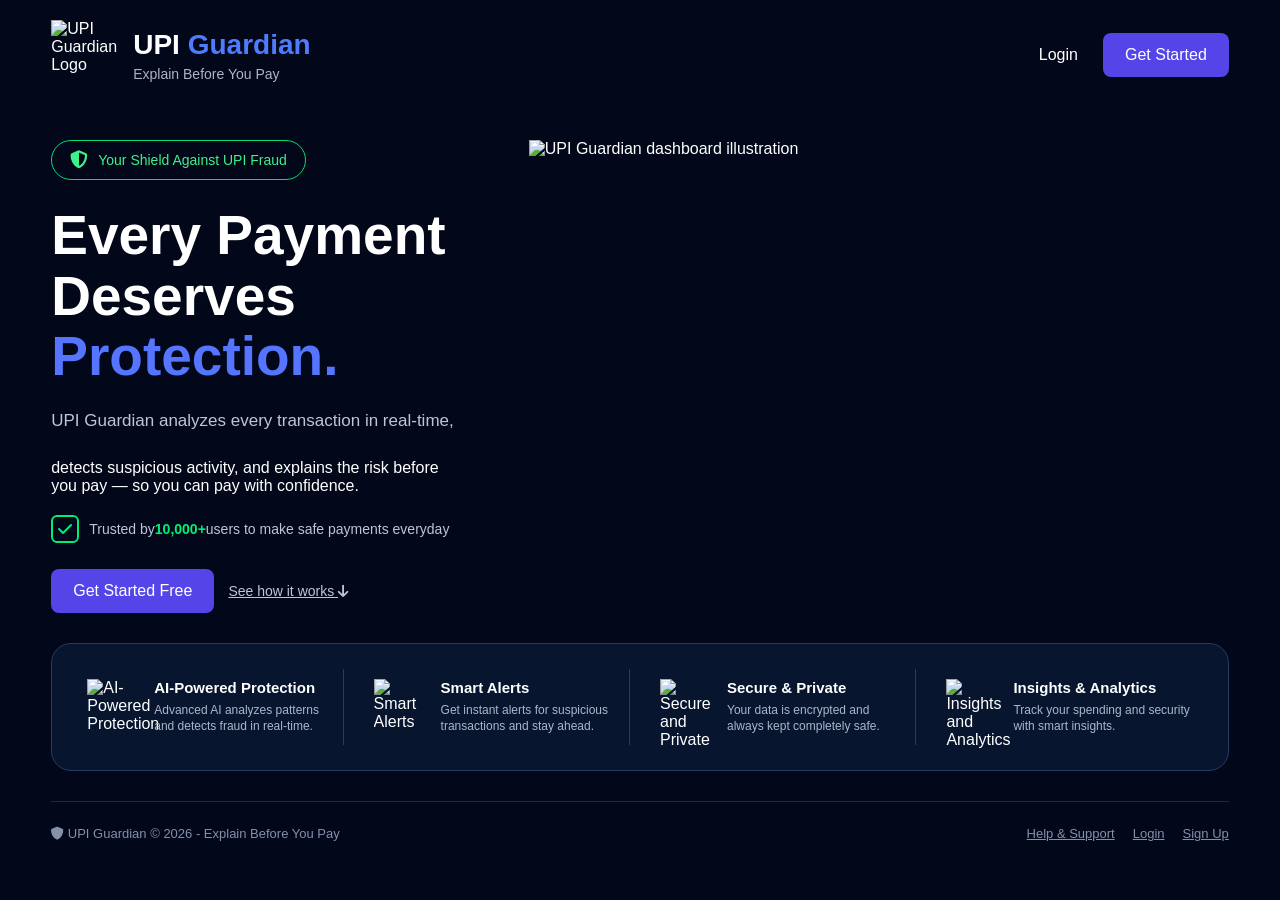
==== index.html @ 65455fa2 "Add files via upload" ====
<!DOCTYPE html>
<html lang="en">
<head>
    <meta charset="UTF-8">
    <meta name="viewport" content="width=device-width, initial-scale=1.0">
    <meta name="description" content="UPI Guardian analyzes every UPI transaction in real time, detects suspicious activity, and explains the risk before you pay.">

    <title>UPI Guardian - Explain Before You Pay</title>

    <link rel="icon" href="favicon.svg" type="image/svg+xml">
    <link rel="stylesheet" href="style.css">
    <link rel="stylesheet"
        href="https://cdnjs.cloudflare.com/ajax/libs/font-awesome/6.5.2/css/all.min.css">
</head>
<body>
    <header class="header">
        <div class="logo-section">
            <img src="img/logo.png" alt="UPI Guardian Logo" class="logo-img">
            <div class="logo-text">
                <h1>UPI <span>Guardian</span></h1>
                <p>Explain Before You Pay</p>
            </div>
        </div>
        <div class="nav-buttons">
            <a href="login.html" class="login">Login</a>
            <button class="get-started-btn" onclick="window.location.href='signup.html'">Get Started</button>
        </div>
    </header>
    <main>
        <section class="hero">
            <div class="hero-left">
                <div class="security-badge">
                    <i class="fa-solid fa-shield-halved"></i>
                    <span>Your Shield Against UPI Fraud</span>
                </div>
                <h2>Every Payment<br>Deserves<br><span>Protection.</span></h2>
                <p class="hero-description">UPI Guardian analyzes every transaction in real-time,</p>
                <p>detects suspicious activity, and explains the risk before </p>
                <p>you pay — so you can pay with confidence.</p>
                <div class="trust-section">
                    <div class="trust-icon">
                        <i class="fa-solid fa-check"></i>
                    </div>
                    <p>Trusted by<strong>10,000+</strong>users to make safe payments everyday</p>
                </div>
                <div style="margin-top:26px;display:flex;gap:14px;">
                    <button class="get-started-btn" onclick="window.location.href='signup.html'">Get Started Free</button>
                    <a href="#features" style="align-self:center;color:#bfc5d7;font-size:14px;">See how it works <i class="fa-solid fa-arrow-down"></i></a>
                </div>
            </div>
            <div class="hero-right">
                <img src="img/hero.png" alt="UPI Guardian dashboard illustration" class="hero-image">
            </div>
        </section>
        <section class="features" id="features">
            <div class="feature">
                <div class="feature-image">
                    <img src="img/ai-protection.png" alt="AI-Powered Protection">
                </div>
                <div class="feature-content">
                    <h3>AI-Powered Protection</h3>
                    <p>Advanced AI analyzes patterns and detects fraud in real-time.</p>
                </div>
            </div>
            <div class="feature">
                <div class="feature-image">
                    <img src="img/smart-alerts.png" alt="Smart Alerts">
                </div>
                <div class="feature-content">
                    <h3>Smart Alerts</h3>
                    <p>Get instant alerts for suspicious transactions and stay ahead.</p>
                </div>
            </div>
            <div class="feature">
                <div class="feature-image">
                    <img src="img/secure-private.png" alt="Secure and Private">
                </div>
                <div class="feature-content">
                    <h3>Secure &amp; Private</h3>
                    <p>Your data is encrypted and always kept completely safe.</p>
                </div>
            </div>
            <div class="feature">
                <div class="feature-image">
                    <img src="img/analytics.png" alt="Insights and Analytics">
                </div>
                <div class="feature-content">
                    <h3>Insights &amp; Analytics</h3>
                    <p>Track your spending and security with smart insights.</p>
                </div>
            </div>
        </section>
    </main>
    <footer style="width:92%;margin:10px auto 30px;padding:24px 0;border-top:1px solid #1c2a4a;color:#8590ab;font-size:13px;display:flex;justify-content:space-between;flex-wrap:wrap;gap:12px;">
        <span><i class="fa-solid fa-shield"></i> UPI Guardian &copy; 2026 - Explain Before You Pay</span>
        <span style="display:flex;gap:18px;">
            <a href="help.html" style="color:#8590ab;">Help &amp; Support</a>
            <a href="login.html" style="color:#8590ab;">Login</a>
            <a href="signup.html" style="color:#8590ab;">Sign Up</a>
        </span>
    </footer>
</body>
</html>
---- style.css ----
* {
    margin: 0;
    padding: 0;
    box-sizing: border-box;
}
body {
    background-color: #020719;
    color: white;
    font-family: Arial, sans-serif;
}
.header {
    width: 92%;
    margin: auto;
    display: flex;
    align-items: center;
    justify-content: space-between;
    padding: 20px 0;
}
.logo-section {
    display: flex;
    align-items: center;
    gap: 12px;
}
.logo-img {
    width: 70px;
    height: 70px;
    object-fit: contain;
}
.logo-text h1 {
    font-size: 28px;
}
.logo-text h1 span {
    color: #4d7cff;
}
.logo-text p {
    color: #aeb5c8;
    font-size: 14px;
    margin-top: 5px;
}
.nav-buttons {
    display: flex;
    flex-direction: row;
    align-items: center;
    gap: 25px;
}
.login {
    color: white;
    font-size: 16px;
    cursor: pointer;
    text-decoration: none;
}
.get-started-btn {
    background-color: #5545e8;
    color: white;
    border: none;
    padding: 13px 22px;
    border-radius: 8px;
    font-size: 16px;
    cursor: pointer;
}
.hero {
    width: 92%;
    margin: 30px auto;
    display: flex;
    flex-direction: row;
    align-items: flex-start;
    justify-content: space-between;
}
.hero-left {
    width: 48%;
}
.security-badge {
    display: flex;
    flex-direction: row;
    align-items: center;
    gap: 10px;
    width: fit-content;
    border: 1px solid #00df70;
    border-radius: 25px;
    padding: 10px 18px;
    color: #3ff18a;
    font-size: 14px;
    margin-bottom: 25px;
}
.security-badge i {
    font-size: 18px;
}
.hero-left h2 {
    font-size: 55px;
    line-height: 1.1;
    margin-bottom: 20px;
}
.hero-left h2 span {
    color: #5575ff;
}
.hero-description {
    color: #bfc5d7;
    font-size: 17px;
    line-height: 1.6;
    width: 90%;
    margin-bottom: 25px;
}
.trust-section {
    margin-top:20px;
    display: flex;
    flex-direction: row;
    align-items: center;
    gap: 10px;
}
.trust-icon {
    width: 28px;
    height: 28px;
    border: 2px solid #00ed78;
    border-radius: 6px;
    display: flex;
    align-items: center;
    justify-content: center;
    color: #00ed78;
}
.trust-section p {
    color: #bfc5d7;
    font-size: 14px;
}
.trust-section strong {
    color: #00ef76;
}
.hero-right {
    display: flex;
    align-items: flex-start;
    justify-content: center;
    box-shadow: o 20px blue;
}
.hero-image {
   width: 700px;
   height: 450px;
   object-fit: contain;
   
}
.features {
    width: 92%;
    margin: 30px auto;
    padding: 25px;
    background-color: #07152f;
    border: 1px solid #263b64;
    border-radius: 20px;
    display: flex;
    flex-direction: row;
    align-items: center;
    justify-content: space-between;
    gap: 20px;
}
.feature {
    width: 25%;
    display: flex;
    flex-direction: row;
    align-items: center;
    gap: 12px;
    padding: 10px;
    border-right: 1px solid #263b64;
}
.feature:last-child {
    border-right: none;
}
.feature-image {
    width: 55px;
    height: 55px;
    flex-shrink: 0;
}
.feature-image img, .feature-image svg {
    width: 100%;
    height: 100%;
}
.feature-content h3 {
    font-size: 15px;
    margin-bottom: 6px;
}
.feature-content p {
    font-size: 12px;
    line-height: 1.4;
    color: #aeb5c8;
}
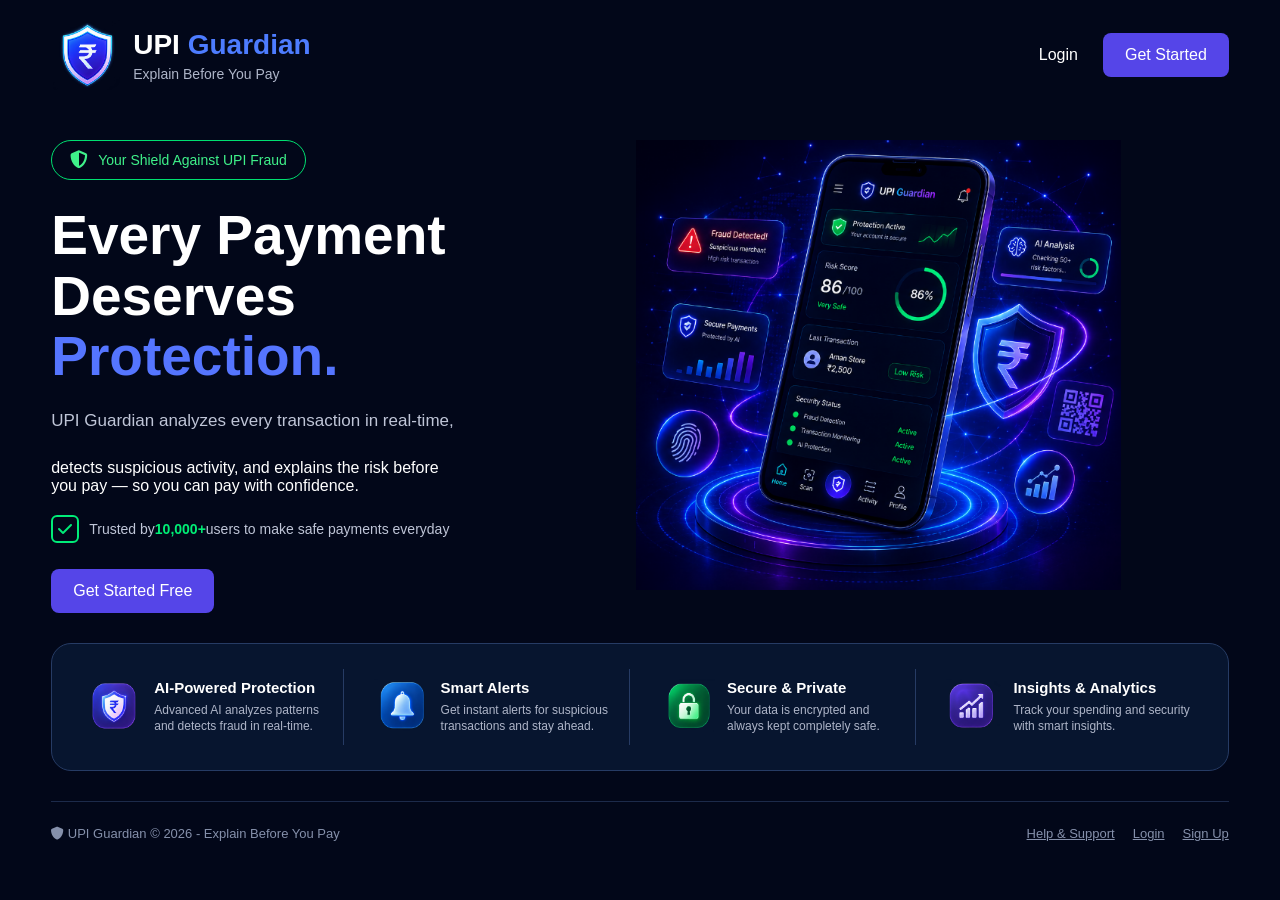
==== commit 078f0120: "Update index.html" ====
--- a/index.html
+++ b/index.html
@@ -45,7 +45,6 @@
                 </div>
                 <div style="margin-top:26px;display:flex;gap:14px;">
                     <button class="get-started-btn" onclick="window.location.href='signup.html'">Get Started Free</button>
-                    <a href="#features" style="align-self:center;color:#bfc5d7;font-size:14px;">See how it works <i class="fa-solid fa-arrow-down"></i></a>
                 </div>
             </div>
             <div class="hero-right">
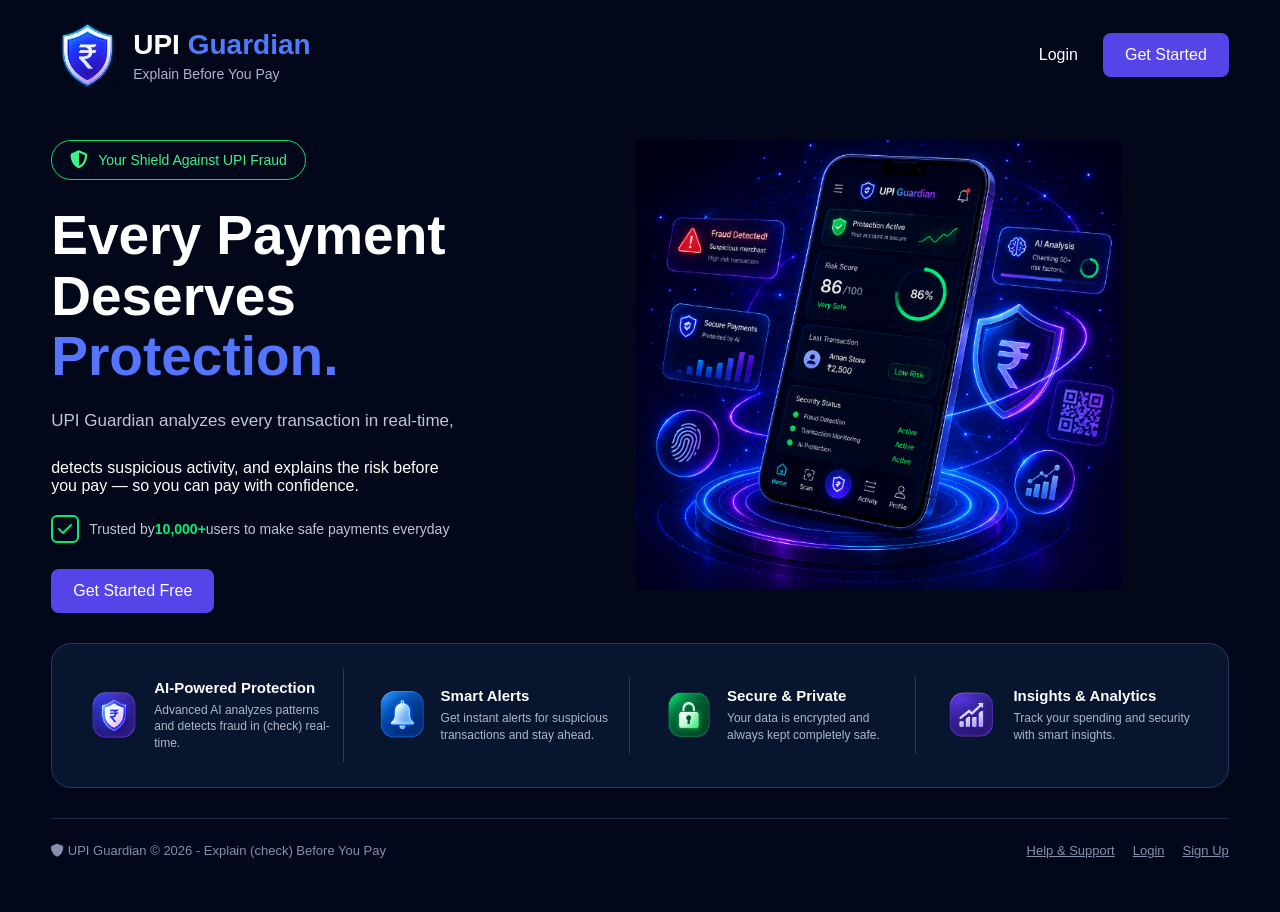
==== commit a3279b50: "Update index.html" ====
--- a/index.html
+++ b/index.html
@@ -58,7 +58,7 @@
                 </div>
                 <div class="feature-content">
                     <h3>AI-Powered Protection</h3>
-                    <p>Advanced AI analyzes patterns and detects fraud in real-time.</p>
+                    <p>Advanced AI analyzes patterns and detects fraud in (check) real-time.</p>
                 </div>
             </div>
             <div class="feature">
@@ -91,7 +91,7 @@
         </section>
     </main>
     <footer style="width:92%;margin:10px auto 30px;padding:24px 0;border-top:1px solid #1c2a4a;color:#8590ab;font-size:13px;display:flex;justify-content:space-between;flex-wrap:wrap;gap:12px;">
-        <span><i class="fa-solid fa-shield"></i> UPI Guardian &copy; 2026 - Explain Before You Pay</span>
+        <span><i class="fa-solid fa-shield"></i> UPI Guardian &copy; 2026 - Explain (check) Before You Pay</span>
         <span style="display:flex;gap:18px;">
             <a href="help.html" style="color:#8590ab;">Help &amp; Support</a>
             <a href="login.html" style="color:#8590ab;">Login</a>
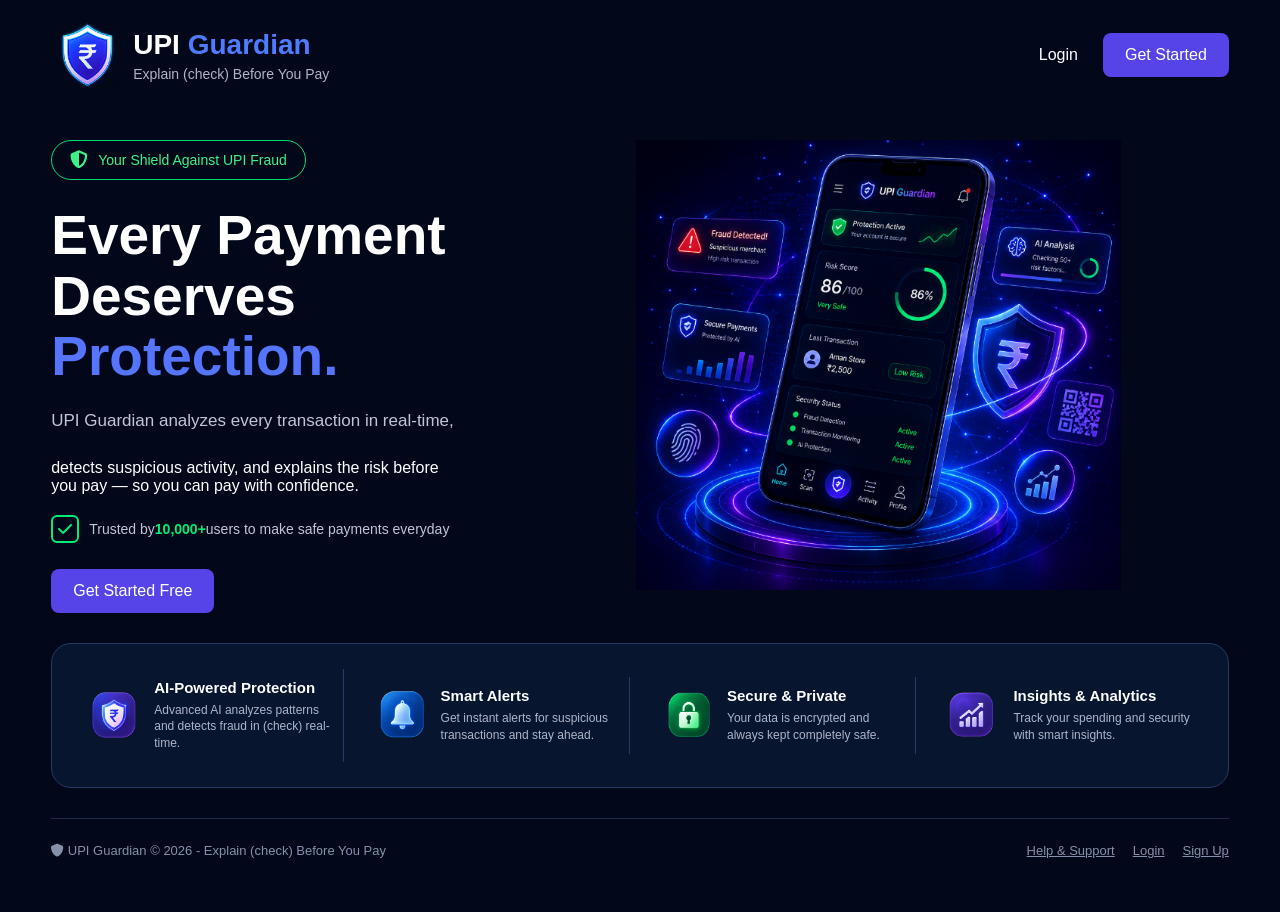
==== commit 1fb1e422: "Update title and tagline in index.html" ====
--- a/index.html
+++ b/index.html
@@ -5,7 +5,7 @@
     <meta name="viewport" content="width=device-width, initial-scale=1.0">
     <meta name="description" content="UPI Guardian analyzes every UPI transaction in real time, detects suspicious activity, and explains the risk before you pay.">
 
-    <title>UPI Guardian - Explain Before You Pay</title>
+    <title>UPI (check) Guardian - Explain Before You Pay</title>
 
     <link rel="icon" href="favicon.svg" type="image/svg+xml">
     <link rel="stylesheet" href="style.css">
@@ -18,7 +18,7 @@
             <img src="img/logo.png" alt="UPI Guardian Logo" class="logo-img">
             <div class="logo-text">
                 <h1>UPI <span>Guardian</span></h1>
-                <p>Explain Before You Pay</p>
+                <p>Explain (check) Before You Pay</p>
             </div>
         </div>
         <div class="nav-buttons">
